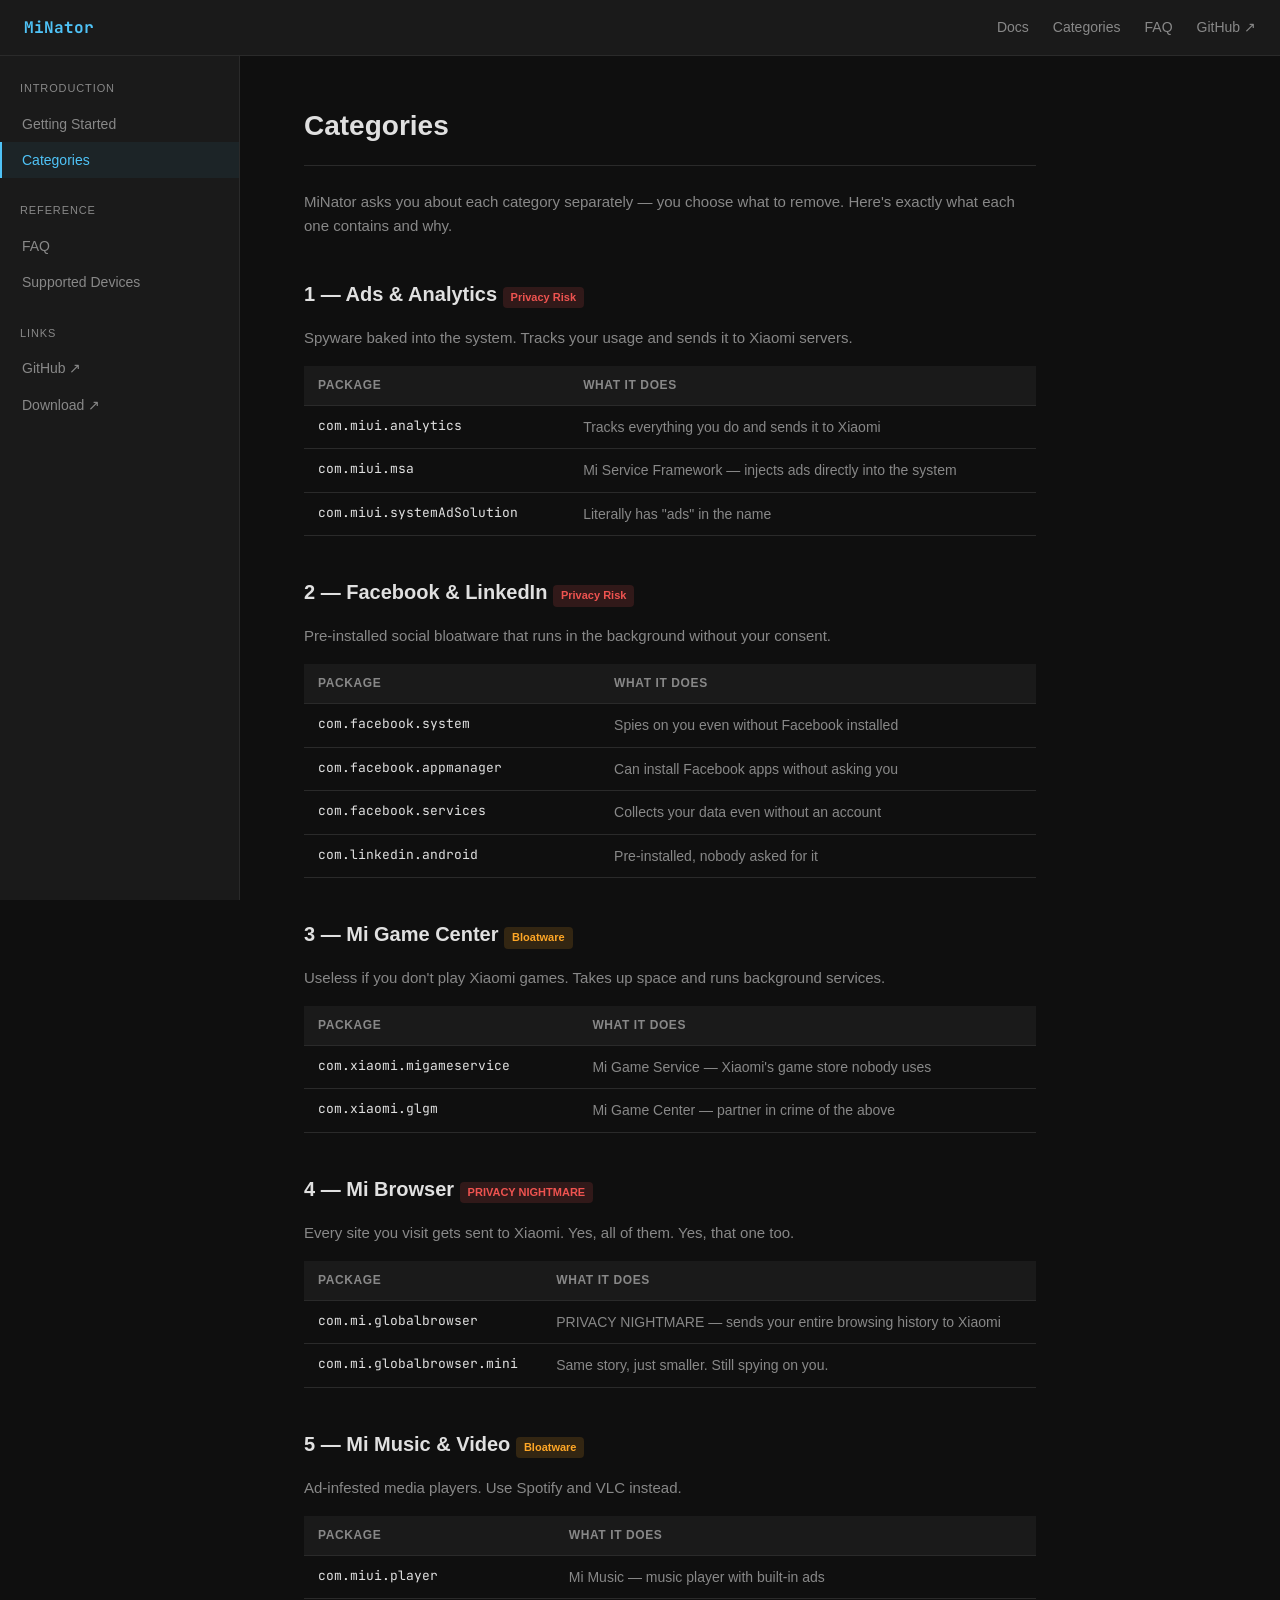
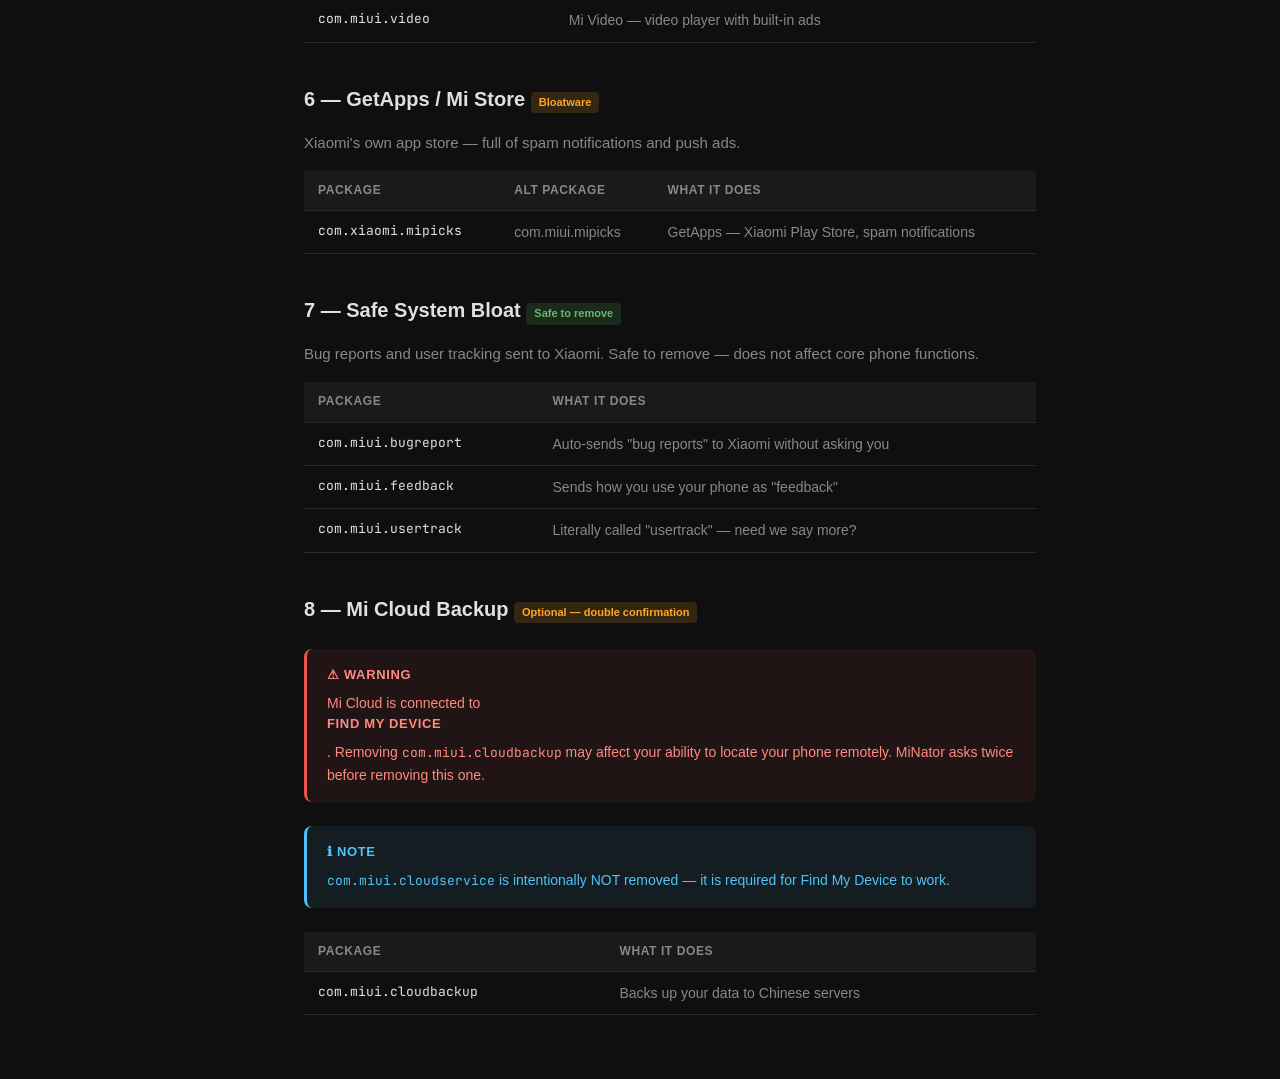
==== docs/categories.html @ a4081156 "Add documentation site (GitHub Pages)" ====
<!DOCTYPE html>
<html lang="en">
<head>
  <meta charset="UTF-8">
  <meta name="viewport" content="width=device-width, initial-scale=1.0">
  <title>Categories | MiNator</title>
  <link rel="stylesheet" href="css/style.css">
  <link href="https://fonts.googleapis.com/css2?family=JetBrains+Mono:wght@400;700&display=swap" rel="stylesheet">
</head>
<body>

<nav>
  <a class="nav-logo" href="index.html">MiNator</a>
  <div class="nav-links">
    <a href="getting-started.html">Docs</a>
    <a href="categories.html">Categories</a>
    <a href="faq.html">FAQ</a>
    <a href="https://github.com/gpsn0w/MiNator" target="_blank">GitHub ↗</a>
  </div>
</nav>

<div class="docs-layout">

  <aside class="sidebar">
    <div class="sidebar-section">
      <div class="sidebar-title">Introduction</div>
      <a href="getting-started.html">Getting Started</a>
      <a href="categories.html" class="active">Categories</a>
    </div>
    <div class="sidebar-section">
      <div class="sidebar-title">Reference</div>
      <a href="faq.html">FAQ</a>
      <a href="supported-devices.html">Supported Devices</a>
    </div>
    <div class="sidebar-section">
      <div class="sidebar-title">Links</div>
      <a href="https://github.com/gpsn0w/MiNator" target="_blank">GitHub ↗</a>
      <a href="https://github.com/gpsn0w/MiNator/releases/latest" target="_blank">Download ↗</a>
    </div>
  </aside>

  <main class="content">
    <h1>Categories</h1>
    <p>MiNator asks you about each category separately — you choose what to remove. Here's exactly what each one contains and why.</p>

    <h2>1 — Ads &amp; Analytics <span class="badge badge-danger">Privacy Risk</span></h2>
    <p>Spyware baked into the system. Tracks your usage and sends it to Xiaomi servers.</p>
    <table class="cat-table">
      <tr><th>Package</th><th>What it does</th></tr>
      <tr><td>com.miui.analytics</td><td>Tracks everything you do and sends it to Xiaomi</td></tr>
      <tr><td>com.miui.msa</td><td>Mi Service Framework — injects ads directly into the system</td></tr>
      <tr><td>com.miui.systemAdSolution</td><td>Literally has "ads" in the name</td></tr>
    </table>

    <h2>2 — Facebook &amp; LinkedIn <span class="badge badge-danger">Privacy Risk</span></h2>
    <p>Pre-installed social bloatware that runs in the background without your consent.</p>
    <table class="cat-table">
      <tr><th>Package</th><th>What it does</th></tr>
      <tr><td>com.facebook.system</td><td>Spies on you even without Facebook installed</td></tr>
      <tr><td>com.facebook.appmanager</td><td>Can install Facebook apps without asking you</td></tr>
      <tr><td>com.facebook.services</td><td>Collects your data even without an account</td></tr>
      <tr><td>com.linkedin.android</td><td>Pre-installed, nobody asked for it</td></tr>
    </table>

    <h2>3 — Mi Game Center <span class="badge badge-warn">Bloatware</span></h2>
    <p>Useless if you don't play Xiaomi games. Takes up space and runs background services.</p>
    <table class="cat-table">
      <tr><th>Package</th><th>What it does</th></tr>
      <tr><td>com.xiaomi.migameservice</td><td>Mi Game Service — Xiaomi's game store nobody uses</td></tr>
      <tr><td>com.xiaomi.glgm</td><td>Mi Game Center — partner in crime of the above</td></tr>
    </table>

    <h2>4 — Mi Browser <span class="badge badge-danger">PRIVACY NIGHTMARE</span></h2>
    <p>Every site you visit gets sent to Xiaomi. Yes, all of them. Yes, that one too.</p>
    <table class="cat-table">
      <tr><th>Package</th><th>What it does</th></tr>
      <tr><td>com.mi.globalbrowser</td><td>PRIVACY NIGHTMARE — sends your entire browsing history to Xiaomi</td></tr>
      <tr><td>com.mi.globalbrowser.mini</td><td>Same story, just smaller. Still spying on you.</td></tr>
    </table>

    <h2>5 — Mi Music &amp; Video <span class="badge badge-warn">Bloatware</span></h2>
    <p>Ad-infested media players. Use Spotify and VLC instead.</p>
    <table class="cat-table">
      <tr><th>Package</th><th>What it does</th></tr>
      <tr><td>com.miui.player</td><td>Mi Music — music player with built-in ads</td></tr>
      <tr><td>com.miui.video</td><td>Mi Video — video player with built-in ads</td></tr>
    </table>

    <h2>6 — GetApps / Mi Store <span class="badge badge-warn">Bloatware</span></h2>
    <p>Xiaomi's own app store — full of spam notifications and push ads.</p>
    <table class="cat-table">
      <tr><th>Package</th><th>Alt package</th><th>What it does</th></tr>
      <tr><td>com.xiaomi.mipicks</td><td>com.miui.mipicks</td><td>GetApps — Xiaomi Play Store, spam notifications</td></tr>
    </table>

    <h2>7 — Safe System Bloat <span class="badge badge-safe">Safe to remove</span></h2>
    <p>Bug reports and user tracking sent to Xiaomi. Safe to remove — does not affect core phone functions.</p>
    <table class="cat-table">
      <tr><th>Package</th><th>What it does</th></tr>
      <tr><td>com.miui.bugreport</td><td>Auto-sends "bug reports" to Xiaomi without asking you</td></tr>
      <tr><td>com.miui.feedback</td><td>Sends how you use your phone as "feedback"</td></tr>
      <tr><td>com.miui.usertrack</td><td>Literally called "usertrack" — need we say more?</td></tr>
    </table>

    <h2>8 — Mi Cloud Backup <span class="badge badge-warn">Optional — double confirmation</span></h2>

    <div class="callout callout-danger">
      <strong>⚠ Warning</strong>
      <p>Mi Cloud is connected to <strong>Find My Device</strong>. Removing <code>com.miui.cloudbackup</code> may affect your ability to locate your phone remotely. MiNator asks twice before removing this one.</p>
    </div>

    <div class="callout callout-info">
      <strong>ℹ Note</strong>
      <p><code>com.miui.cloudservice</code> is intentionally NOT removed — it is required for Find My Device to work.</p>
    </div>

    <table class="cat-table">
      <tr><th>Package</th><th>What it does</th></tr>
      <tr><td>com.miui.cloudbackup</td><td>Backs up your data to Chinese servers</td></tr>
    </table>

  </main>
</div>

</body>
</html>
---- docs/css/style.css ----
:root {
  --bg: #0f0f0f;
  --surface: #1a1a1a;
  --border: #2a2a2a;
  --text: #e0e0e0;
  --muted: #888;
  --accent: #4fc3f7;
  --green: #66bb6a;
  --red: #ef5350;
  --yellow: #ffa726;
  --font-mono: 'JetBrains Mono', 'Fira Code', 'Courier New', monospace;
  --font-sans: -apple-system, BlinkMacSystemFont, 'Segoe UI', sans-serif;
  --sidebar-width: 240px;
}

* { box-sizing: border-box; margin: 0; padding: 0; }

body {
  background: var(--bg);
  color: var(--text);
  font-family: var(--font-sans);
  font-size: 15px;
  line-height: 1.6;
}

a { color: var(--accent); text-decoration: none; }
a:hover { text-decoration: underline; }

code, pre {
  font-family: var(--font-mono);
  font-size: 13px;
}

/* ── NAV ── */
nav {
  position: fixed;
  top: 0; left: 0; right: 0;
  height: 56px;
  background: var(--surface);
  border-bottom: 1px solid var(--border);
  display: flex;
  align-items: center;
  padding: 0 24px;
  gap: 32px;
  z-index: 100;
}

.nav-logo {
  font-family: var(--font-mono);
  font-size: 16px;
  font-weight: bold;
  color: var(--accent);
  white-space: nowrap;
}

.nav-links {
  display: flex;
  gap: 24px;
  margin-left: auto;
}

.nav-links a {
  color: var(--muted);
  font-size: 14px;
  transition: color .2s;
}

.nav-links a:hover { color: var(--text); text-decoration: none; }

/* ── HERO ── */
.hero {
  min-height: 100vh;
  display: flex;
  flex-direction: column;
  align-items: center;
  justify-content: center;
  text-align: center;
  padding: 80px 24px 48px;
}

.hero-ascii {
  font-family: var(--font-mono);
  font-size: 13px;
  line-height: 1.3;
  color: var(--accent);
  white-space: pre;
  margin-bottom: 24px;
}

.hero h1 {
  font-family: var(--font-mono);
  font-size: 20px;
  color: var(--text);
  margin-bottom: 8px;
}

.hero .tagline {
  font-size: 14px;
  color: var(--muted);
  margin-bottom: 4px;
}

.hero .privacy {
  font-family: var(--font-mono);
  font-size: 13px;
  color: var(--green);
  margin-bottom: 40px;
}

.hero-divider {
  width: 480px;
  max-width: 100%;
  border: none;
  border-top: 1px solid var(--border);
  margin-bottom: 40px;
}

.hero-desc {
  max-width: 520px;
  color: var(--muted);
  font-size: 14px;
  margin-bottom: 40px;
  line-height: 1.8;
}

.buttons {
  display: flex;
  gap: 16px;
  flex-wrap: wrap;
  justify-content: center;
}

.btn {
  padding: 12px 28px;
  border-radius: 6px;
  font-size: 14px;
  font-family: var(--font-mono);
  cursor: pointer;
  border: none;
  transition: opacity .2s;
  display: inline-flex;
  align-items: center;
  gap: 8px;
}

.btn:hover { opacity: .85; text-decoration: none; }

.btn-primary {
  background: var(--accent);
  color: #000;
  font-weight: bold;
}

.btn-secondary {
  background: transparent;
  color: var(--text);
  border: 1px solid var(--border);
}

.hero-warning {
  margin-top: 48px;
  padding: 16px 24px;
  background: rgba(255,167,38,.08);
  border: 1px solid rgba(255,167,38,.3);
  border-radius: 8px;
  font-size: 13px;
  color: var(--yellow);
  max-width: 520px;
  text-align: left;
}

/* ── DOCS LAYOUT ── */
.docs-layout {
  display: flex;
  padding-top: 56px;
  min-height: 100vh;
}

/* ── SIDEBAR ── */
.sidebar {
  width: var(--sidebar-width);
  flex-shrink: 0;
  position: fixed;
  top: 56px;
  bottom: 0;
  left: 0;
  overflow-y: auto;
  background: var(--surface);
  border-right: 1px solid var(--border);
  padding: 24px 0;
}

.sidebar-section {
  margin-bottom: 24px;
}

.sidebar-title {
  font-size: 11px;
  text-transform: uppercase;
  letter-spacing: .08em;
  color: var(--muted);
  padding: 0 20px;
  margin-bottom: 8px;
}

.sidebar a {
  display: block;
  padding: 7px 20px;
  font-size: 14px;
  color: var(--muted);
  transition: color .15s, background .15s;
  border-left: 2px solid transparent;
}

.sidebar a:hover {
  color: var(--text);
  background: rgba(255,255,255,.04);
  text-decoration: none;
}

.sidebar a.active {
  color: var(--accent);
  border-left-color: var(--accent);
  background: rgba(79,195,247,.06);
}

/* ── CONTENT ── */
.content {
  margin-left: var(--sidebar-width);
  flex: 1;
  padding: 48px 64px;
  max-width: 860px;
}

.content h1 {
  font-size: 28px;
  font-weight: 700;
  margin-bottom: 24px;
  padding-bottom: 16px;
  border-bottom: 1px solid var(--border);
}

.content h2 {
  font-size: 20px;
  font-weight: 600;
  margin: 40px 0 16px;
  color: var(--text);
}

.content h3 {
  font-size: 16px;
  font-weight: 600;
  margin: 24px 0 10px;
  color: var(--text);
}

.content p { margin-bottom: 16px; color: var(--muted); }

.content ul, .content ol {
  margin: 0 0 16px 20px;
  color: var(--muted);
}

.content li { margin-bottom: 6px; }

/* ── CALLOUTS ── */
.callout {
  padding: 16px 20px;
  border-radius: 8px;
  margin: 24px 0;
  font-size: 14px;
  border-left: 3px solid;
}

.callout-warning {
  background: rgba(255,167,38,.08);
  border-color: var(--yellow);
  color: var(--yellow);
}

.callout-danger {
  background: rgba(239,83,80,.08);
  border-color: var(--red);
  color: #ff8a80;
}

.callout-info {
  background: rgba(79,195,247,.08);
  border-color: var(--accent);
  color: var(--accent);
}

.callout-success {
  background: rgba(102,187,106,.08);
  border-color: var(--green);
  color: var(--green);
}

.callout strong { display: block; margin-bottom: 6px; font-size: 13px; text-transform: uppercase; letter-spacing: .05em; }
.callout p { color: inherit; margin: 0; }

/* ── CODE BLOCKS ── */
.code-block {
  background: #111;
  border: 1px solid var(--border);
  border-radius: 8px;
  padding: 20px;
  margin: 16px 0;
  overflow-x: auto;
  position: relative;
}

.code-block .label {
  font-size: 11px;
  color: var(--muted);
  text-transform: uppercase;
  letter-spacing: .06em;
  margin-bottom: 10px;
}

.code-block code {
  color: var(--accent);
  display: block;
  white-space: pre;
}

/* ── STEPS ── */
.steps { counter-reset: step; margin: 24px 0; }

.step {
  display: flex;
  gap: 16px;
  margin-bottom: 28px;
}

.step-num {
  width: 28px;
  height: 28px;
  border-radius: 50%;
  background: var(--accent);
  color: #000;
  font-weight: bold;
  font-size: 13px;
  display: flex;
  align-items: center;
  justify-content: center;
  flex-shrink: 0;
  margin-top: 2px;
}

.step-body h3 { margin-top: 0; }

/* ── CATEGORY TABLE ── */
.cat-table {
  width: 100%;
  border-collapse: collapse;
  margin: 16px 0;
  font-size: 14px;
}

.cat-table th {
  text-align: left;
  padding: 10px 14px;
  background: var(--surface);
  color: var(--muted);
  font-size: 12px;
  text-transform: uppercase;
  letter-spacing: .05em;
  border-bottom: 1px solid var(--border);
}

.cat-table td {
  padding: 10px 14px;
  border-bottom: 1px solid var(--border);
  color: var(--muted);
  vertical-align: top;
}

.cat-table td:first-child { color: var(--text); font-family: var(--font-mono); font-size: 13px; }

.badge {
  display: inline-block;
  padding: 2px 8px;
  border-radius: 4px;
  font-size: 11px;
  font-weight: 600;
}

.badge-safe { background: rgba(102,187,106,.15); color: var(--green); }
.badge-warn { background: rgba(255,167,38,.15); color: var(--yellow); }
.badge-danger { background: rgba(239,83,80,.15); color: var(--red); }

/* ── RESPONSIVE ── */
@media (max-width: 768px) {
  .hero-ascii { font-size: 8px; }
  .sidebar { display: none; }
  .content { margin-left: 0; padding: 24px 16px; }
  .nav-links { display: none; }
}
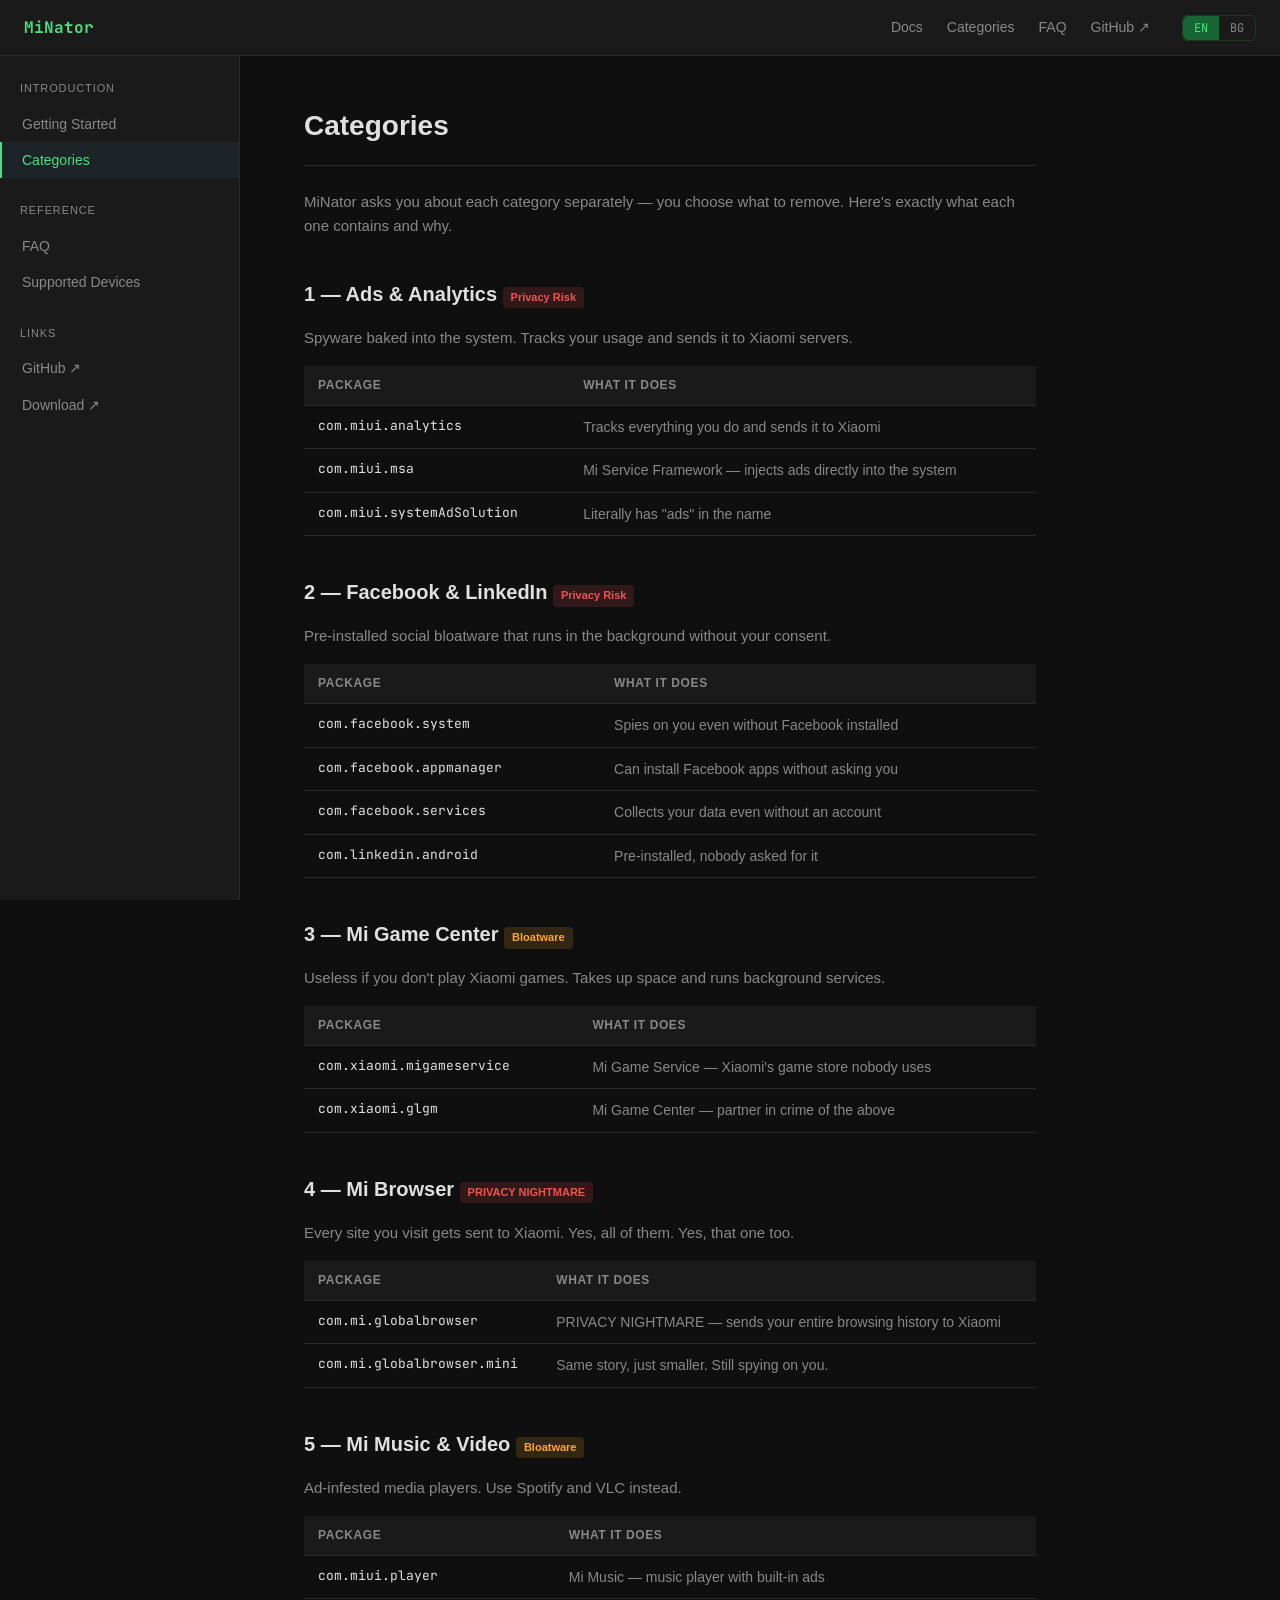
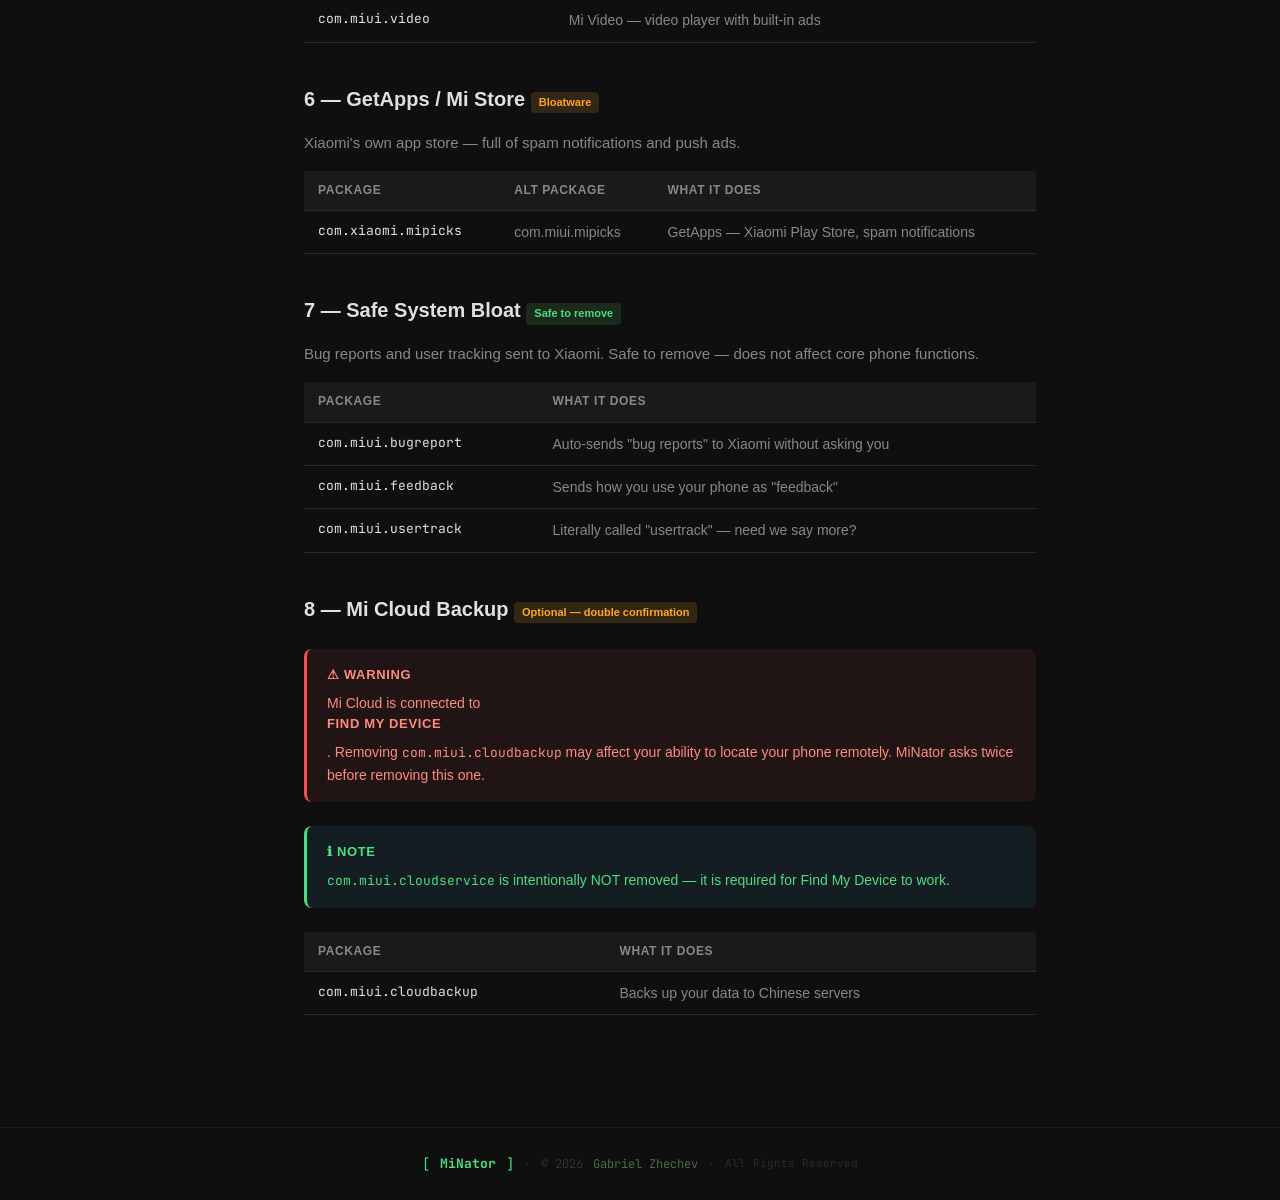
==== commit 79fb9c4c: "feat: add BG/EN toggle, footer and translations to all docs pages" ====
--- a/docs/categories.html
+++ b/docs/categories.html
@@ -7,7 +7,7 @@
   <link rel="stylesheet" href="css/style.css">
   <link href="https://fonts.googleapis.com/css2?family=JetBrains+Mono:wght@400;700&display=swap" rel="stylesheet">
 </head>
-<body>
+<body class="en">
 
 <nav>
   <a class="nav-logo" href="index.html">MiNator</a>
@@ -16,6 +16,10 @@
     <a href="categories.html">Categories</a>
     <a href="faq.html">FAQ</a>
     <a href="https://github.com/gpsn0w/MiNator" target="_blank">GitHub ↗</a>
+    <div class="lang-toggle">
+      <button class="lang-btn active" onclick="setLang('en')">EN</button>
+      <button class="lang-btn" onclick="setLang('bg')">BG</button>
+    </div>
   </div>
 </nav>
 
@@ -23,14 +27,14 @@
 
   <aside class="sidebar">
     <div class="sidebar-section">
-      <div class="sidebar-title">Introduction</div>
-      <a href="getting-started.html">Getting Started</a>
-      <a href="categories.html" class="active">Categories</a>
+      <div class="sidebar-title"><span class="il en">Introduction</span><span class="il bg">Въведение</span></div>
+      <a href="getting-started.html"><span class="il en">Getting Started</span><span class="il bg">Как да започна</span></a>
+      <a href="categories.html" class="active"><span class="il en">Categories</span><span class="il bg">Категории</span></a>
     </div>
     <div class="sidebar-section">
-      <div class="sidebar-title">Reference</div>
+      <div class="sidebar-title"><span class="il en">Reference</span><span class="il bg">Справка</span></div>
       <a href="faq.html">FAQ</a>
-      <a href="supported-devices.html">Supported Devices</a>
+      <a href="supported-devices.html"><span class="il en">Supported Devices</span><span class="il bg">Устройства</span></a>
     </div>
     <div class="sidebar-section">
       <div class="sidebar-title">Links</div>
@@ -40,87 +44,200 @@
   </aside>
 
   <main class="content">
-    <h1>Categories</h1>
-    <p>MiNator asks you about each category separately — you choose what to remove. Here's exactly what each one contains and why.</p>
-
-    <h2>1 — Ads &amp; Analytics <span class="badge badge-danger">Privacy Risk</span></h2>
-    <p>Spyware baked into the system. Tracks your usage and sends it to Xiaomi servers.</p>
-    <table class="cat-table">
-      <tr><th>Package</th><th>What it does</th></tr>
-      <tr><td>com.miui.analytics</td><td>Tracks everything you do and sends it to Xiaomi</td></tr>
-      <tr><td>com.miui.msa</td><td>Mi Service Framework — injects ads directly into the system</td></tr>
-      <tr><td>com.miui.systemAdSolution</td><td>Literally has "ads" in the name</td></tr>
-    </table>
-
-    <h2>2 — Facebook &amp; LinkedIn <span class="badge badge-danger">Privacy Risk</span></h2>
-    <p>Pre-installed social bloatware that runs in the background without your consent.</p>
-    <table class="cat-table">
-      <tr><th>Package</th><th>What it does</th></tr>
-      <tr><td>com.facebook.system</td><td>Spies on you even without Facebook installed</td></tr>
-      <tr><td>com.facebook.appmanager</td><td>Can install Facebook apps without asking you</td></tr>
-      <tr><td>com.facebook.services</td><td>Collects your data even without an account</td></tr>
-      <tr><td>com.linkedin.android</td><td>Pre-installed, nobody asked for it</td></tr>
-    </table>
-
-    <h2>3 — Mi Game Center <span class="badge badge-warn">Bloatware</span></h2>
-    <p>Useless if you don't play Xiaomi games. Takes up space and runs background services.</p>
-    <table class="cat-table">
-      <tr><th>Package</th><th>What it does</th></tr>
-      <tr><td>com.xiaomi.migameservice</td><td>Mi Game Service — Xiaomi's game store nobody uses</td></tr>
-      <tr><td>com.xiaomi.glgm</td><td>Mi Game Center — partner in crime of the above</td></tr>
-    </table>
-
-    <h2>4 — Mi Browser <span class="badge badge-danger">PRIVACY NIGHTMARE</span></h2>
-    <p>Every site you visit gets sent to Xiaomi. Yes, all of them. Yes, that one too.</p>
-    <table class="cat-table">
-      <tr><th>Package</th><th>What it does</th></tr>
-      <tr><td>com.mi.globalbrowser</td><td>PRIVACY NIGHTMARE — sends your entire browsing history to Xiaomi</td></tr>
-      <tr><td>com.mi.globalbrowser.mini</td><td>Same story, just smaller. Still spying on you.</td></tr>
-    </table>
-
-    <h2>5 — Mi Music &amp; Video <span class="badge badge-warn">Bloatware</span></h2>
-    <p>Ad-infested media players. Use Spotify and VLC instead.</p>
-    <table class="cat-table">
-      <tr><th>Package</th><th>What it does</th></tr>
-      <tr><td>com.miui.player</td><td>Mi Music — music player with built-in ads</td></tr>
-      <tr><td>com.miui.video</td><td>Mi Video — video player with built-in ads</td></tr>
-    </table>
-
-    <h2>6 — GetApps / Mi Store <span class="badge badge-warn">Bloatware</span></h2>
-    <p>Xiaomi's own app store — full of spam notifications and push ads.</p>
-    <table class="cat-table">
-      <tr><th>Package</th><th>Alt package</th><th>What it does</th></tr>
-      <tr><td>com.xiaomi.mipicks</td><td>com.miui.mipicks</td><td>GetApps — Xiaomi Play Store, spam notifications</td></tr>
-    </table>
-
-    <h2>7 — Safe System Bloat <span class="badge badge-safe">Safe to remove</span></h2>
-    <p>Bug reports and user tracking sent to Xiaomi. Safe to remove — does not affect core phone functions.</p>
-    <table class="cat-table">
-      <tr><th>Package</th><th>What it does</th></tr>
-      <tr><td>com.miui.bugreport</td><td>Auto-sends "bug reports" to Xiaomi without asking you</td></tr>
-      <tr><td>com.miui.feedback</td><td>Sends how you use your phone as "feedback"</td></tr>
-      <tr><td>com.miui.usertrack</td><td>Literally called "usertrack" — need we say more?</td></tr>
-    </table>
-
-    <h2>8 — Mi Cloud Backup <span class="badge badge-warn">Optional — double confirmation</span></h2>
-
-    <div class="callout callout-danger">
-      <strong>⚠ Warning</strong>
-      <p>Mi Cloud is connected to <strong>Find My Device</strong>. Removing <code>com.miui.cloudbackup</code> may affect your ability to locate your phone remotely. MiNator asks twice before removing this one.</p>
-    </div>
-
-    <div class="callout callout-info">
-      <strong>ℹ Note</strong>
-      <p><code>com.miui.cloudservice</code> is intentionally NOT removed — it is required for Find My Device to work.</p>
-    </div>
-
-    <table class="cat-table">
-      <tr><th>Package</th><th>What it does</th></tr>
-      <tr><td>com.miui.cloudbackup</td><td>Backs up your data to Chinese servers</td></tr>
-    </table>
+
+    <div data-lang="en">
+      <h1>Categories</h1>
+      <p>MiNator asks you about each category separately — you choose what to remove. Here's exactly what each one contains and why.</p>
+
+      <h2>1 — Ads &amp; Analytics <span class="badge badge-danger">Privacy Risk</span></h2>
+      <p>Spyware baked into the system. Tracks your usage and sends it to Xiaomi servers.</p>
+      <table class="cat-table">
+        <tr><th>Package</th><th>What it does</th></tr>
+        <tr><td>com.miui.analytics</td><td>Tracks everything you do and sends it to Xiaomi</td></tr>
+        <tr><td>com.miui.msa</td><td>Mi Service Framework — injects ads directly into the system</td></tr>
+        <tr><td>com.miui.systemAdSolution</td><td>Literally has "ads" in the name</td></tr>
+      </table>
+
+      <h2>2 — Facebook &amp; LinkedIn <span class="badge badge-danger">Privacy Risk</span></h2>
+      <p>Pre-installed social bloatware that runs in the background without your consent.</p>
+      <table class="cat-table">
+        <tr><th>Package</th><th>What it does</th></tr>
+        <tr><td>com.facebook.system</td><td>Spies on you even without Facebook installed</td></tr>
+        <tr><td>com.facebook.appmanager</td><td>Can install Facebook apps without asking you</td></tr>
+        <tr><td>com.facebook.services</td><td>Collects your data even without an account</td></tr>
+        <tr><td>com.linkedin.android</td><td>Pre-installed, nobody asked for it</td></tr>
+      </table>
+
+      <h2>3 — Mi Game Center <span class="badge badge-warn">Bloatware</span></h2>
+      <p>Useless if you don't play Xiaomi games. Takes up space and runs background services.</p>
+      <table class="cat-table">
+        <tr><th>Package</th><th>What it does</th></tr>
+        <tr><td>com.xiaomi.migameservice</td><td>Mi Game Service — Xiaomi's game store nobody uses</td></tr>
+        <tr><td>com.xiaomi.glgm</td><td>Mi Game Center — partner in crime of the above</td></tr>
+      </table>
+
+      <h2>4 — Mi Browser <span class="badge badge-danger">PRIVACY NIGHTMARE</span></h2>
+      <p>Every site you visit gets sent to Xiaomi. Yes, all of them. Yes, that one too.</p>
+      <table class="cat-table">
+        <tr><th>Package</th><th>What it does</th></tr>
+        <tr><td>com.mi.globalbrowser</td><td>PRIVACY NIGHTMARE — sends your entire browsing history to Xiaomi</td></tr>
+        <tr><td>com.mi.globalbrowser.mini</td><td>Same story, just smaller. Still spying on you.</td></tr>
+      </table>
+
+      <h2>5 — Mi Music &amp; Video <span class="badge badge-warn">Bloatware</span></h2>
+      <p>Ad-infested media players. Use Spotify and VLC instead.</p>
+      <table class="cat-table">
+        <tr><th>Package</th><th>What it does</th></tr>
+        <tr><td>com.miui.player</td><td>Mi Music — music player with built-in ads</td></tr>
+        <tr><td>com.miui.video</td><td>Mi Video — video player with built-in ads</td></tr>
+      </table>
+
+      <h2>6 — GetApps / Mi Store <span class="badge badge-warn">Bloatware</span></h2>
+      <p>Xiaomi's own app store — full of spam notifications and push ads.</p>
+      <table class="cat-table">
+        <tr><th>Package</th><th>Alt package</th><th>What it does</th></tr>
+        <tr><td>com.xiaomi.mipicks</td><td>com.miui.mipicks</td><td>GetApps — Xiaomi Play Store, spam notifications</td></tr>
+      </table>
+
+      <h2>7 — Safe System Bloat <span class="badge badge-safe">Safe to remove</span></h2>
+      <p>Bug reports and user tracking sent to Xiaomi. Safe to remove — does not affect core phone functions.</p>
+      <table class="cat-table">
+        <tr><th>Package</th><th>What it does</th></tr>
+        <tr><td>com.miui.bugreport</td><td>Auto-sends "bug reports" to Xiaomi without asking you</td></tr>
+        <tr><td>com.miui.feedback</td><td>Sends how you use your phone as "feedback"</td></tr>
+        <tr><td>com.miui.usertrack</td><td>Literally called "usertrack" — need we say more?</td></tr>
+      </table>
+
+      <h2>8 — Mi Cloud Backup <span class="badge badge-warn">Optional — double confirmation</span></h2>
+      <div class="callout callout-danger">
+        <strong>⚠ Warning</strong>
+        <p>Mi Cloud is connected to <strong>Find My Device</strong>. Removing <code>com.miui.cloudbackup</code> may affect your ability to locate your phone remotely. MiNator asks twice before removing this one.</p>
+      </div>
+      <div class="callout callout-info">
+        <strong>ℹ Note</strong>
+        <p><code>com.miui.cloudservice</code> is intentionally NOT removed — it is required for Find My Device to work.</p>
+      </div>
+      <table class="cat-table">
+        <tr><th>Package</th><th>What it does</th></tr>
+        <tr><td>com.miui.cloudbackup</td><td>Backs up your data to Chinese servers</td></tr>
+      </table>
+    </div>
+
+    <div data-lang="bg">
+      <h1>Категории</h1>
+      <p>MiNator те пита за всяка категория поотделно — ти избираш какво да се маха. Ето точно какво съдържа всяка и защо.</p>
+
+      <h2>1 — Реклами &amp; Аналитика <span class="badge badge-danger">Privacy Risk</span></h2>
+      <p>Шпионски софтуер вграден в системата. Следи употребата ти и я праща към Xiaomi сървъри.</p>
+      <table class="cat-table">
+        <tr><th>Пакет</th><th>Какво прави</th></tr>
+        <tr><td>com.miui.analytics</td><td>Следи всичко, което правиш, и го праща към Xiaomi</td></tr>
+        <tr><td>com.miui.msa</td><td>Mi Service Framework — инжектира реклами директно в системата</td></tr>
+        <tr><td>com.miui.systemAdSolution</td><td>Буквално има "ads" в името</td></tr>
+      </table>
+
+      <h2>2 — Facebook &amp; LinkedIn <span class="badge badge-danger">Privacy Risk</span></h2>
+      <p>Предварително инсталиран социален bloatware, работещ на заден план без твое съгласие.</p>
+      <table class="cat-table">
+        <tr><th>Пакет</th><th>Какво прави</th></tr>
+        <tr><td>com.facebook.system</td><td>Шпионира те дори без инсталиран Facebook</td></tr>
+        <tr><td>com.facebook.appmanager</td><td>Може да инсталира Facebook приложения без да те пита</td></tr>
+        <tr><td>com.facebook.services</td><td>Събира данните ти дори без акаунт</td></tr>
+        <tr><td>com.linkedin.android</td><td>Предварително инсталиран, никой не го е искал</td></tr>
+      </table>
+
+      <h2>3 — Mi Game Center <span class="badge badge-warn">Bloatware</span></h2>
+      <p>Безполезен ако не играеш Xiaomi игри. Заема място и пуска фонови услуги.</p>
+      <table class="cat-table">
+        <tr><th>Пакет</th><th>Какво прави</th></tr>
+        <tr><td>com.xiaomi.migameservice</td><td>Mi Game Service — Xiaomi магазин за игри, когото никой не ползва</td></tr>
+        <tr><td>com.xiaomi.glgm</td><td>Mi Game Center — съучастник на горното</td></tr>
+      </table>
+
+      <h2>4 — Mi Browser <span class="badge badge-danger">PRIVACY NIGHTMARE</span></h2>
+      <p>Всеки сайт, който посещаваш, се праща към Xiaomi. Да, всички. Да, и този.</p>
+      <table class="cat-table">
+        <tr><th>Пакет</th><th>Какво прави</th></tr>
+        <tr><td>com.mi.globalbrowser</td><td>PRIVACY NIGHTMARE — праща цялата ти история към Xiaomi</td></tr>
+        <tr><td>com.mi.globalbrowser.mini</td><td>Същото, само по-малко. Пак те шпионира.</td></tr>
+      </table>
+
+      <h2>5 — Mi Music &amp; Video <span class="badge badge-warn">Bloatware</span></h2>
+      <p>Медийни плейъри с вградени реклами. Ползвай Spotify и VLC вместо тях.</p>
+      <table class="cat-table">
+        <tr><th>Пакет</th><th>Какво прави</th></tr>
+        <tr><td>com.miui.player</td><td>Mi Music — музикален плейър с вградени реклами</td></tr>
+        <tr><td>com.miui.video</td><td>Mi Video — видео плейър с вградени реклами</td></tr>
+      </table>
+
+      <h2>6 — GetApps / Mi Store <span class="badge badge-warn">Bloatware</span></h2>
+      <p>Собственият магазин на Xiaomi — пълен со spam нотификации и push реклами.</p>
+      <table class="cat-table">
+        <tr><th>Пакет</th><th>Алт. пакет</th><th>Какво прави</th></tr>
+        <tr><td>com.xiaomi.mipicks</td><td>com.miui.mipicks</td><td>GetApps — Xiaomi Play Store, spam нотификации</td></tr>
+      </table>
+
+      <h2>7 — Безопасен системен bloat <span class="badge badge-safe">Безопасно за махане</span></h2>
+      <p>Bug репорти и проследяване на потребителя към Xiaomi. Безопасно за махане — не засяга основните функции на телефона.</p>
+      <table class="cat-table">
+        <tr><th>Пакет</th><th>Какво прави</th></tr>
+        <tr><td>com.miui.bugreport</td><td>Автоматично праща "bug репорти" към Xiaomi без да те пита</td></tr>
+        <tr><td>com.miui.feedback</td><td>Праща начина ти на ползване като "обратна връзка"</td></tr>
+        <tr><td>com.miui.usertrack</td><td>Буквално се казва "usertrack" — трябва ли повече да обясняваме?</td></tr>
+      </table>
+
+      <h2>8 — Mi Cloud Backup <span class="badge badge-warn">По избор — двойно потвърждение</span></h2>
+      <div class="callout callout-danger">
+        <strong>⚠ Внимание</strong>
+        <p>Mi Cloud е свързан с <strong>Find My Device</strong>. Махането на <code>com.miui.cloudbackup</code> може да засегне възможността за дистанционно намиране на телефона. MiNator пита два пъти преди да маха това.</p>
+      </div>
+      <div class="callout callout-info">
+        <strong>ℹ Забележка</strong>
+        <p><code>com.miui.cloudservice</code> умишлено НЕ се маха — нужен е за работата на Find My Device.</p>
+      </div>
+      <table class="cat-table">
+        <tr><th>Пакет</th><th>Какво прави</th></tr>
+        <tr><td>com.miui.cloudbackup</td><td>Прави backup на данните ти към китайски сървъри</td></tr>
+      </table>
+    </div>
 
   </main>
 </div>
 
+<footer class="site-footer">
+  <div class="footer-line">
+    <span class="footer-bracket">[</span>
+    <a href="https://gpsn0w.github.io/MiNator/" class="footer-brand">MiNator</a>
+    <span class="footer-bracket">]</span>
+    <span class="footer-sep">·</span>
+    <span class="footer-copy">© 2026</span>
+    <a href="https://github.com/gpsn0w" target="_blank" class="footer-author">Gabriel Zhechev</a>
+    <span class="footer-sep">·</span>
+    <span class="footer-rights">All Rights Reserved</span>
+  </div>
+</footer>
+
+<script>
+document.addEventListener('copy', function(e) {
+  var sel = window.getSelection().toString();
+  if (sel.length > 30) {
+    var notice = '\n\n© 2026 Gabriel Zhechev — gpsn0w.github.io/MiNator/\nAll Rights Reserved. Unauthorized copying is prohibited.';
+    e.clipboardData.setData('text/plain', sel + notice);
+    e.preventDefault();
+  }
+});
+
+function setLang(lang) {
+  document.body.className = lang;
+  document.querySelectorAll('.lang-btn').forEach(b => b.classList.remove('active'));
+  document.querySelector(`.lang-btn[onclick="setLang('${lang}')"]`).classList.add('active');
+  localStorage.setItem('minator-lang', lang);
+}
+try {
+  var saved = localStorage.getItem('minator-lang');
+  if (saved === 'bg') setLang('bg');
+} catch(e) {}
+</script>
+
 </body>
 </html>
--- a/docs/css/style.css
+++ b/docs/css/style.css
@@ -4,8 +4,8 @@
   --border: #2a2a2a;
   --text: #e0e0e0;
   --muted: #888;
-  --accent: #4fc3f7;
-  --green: #66bb6a;
+  --accent: #4ade80;
+  --green: #4ade80;
   --red: #ef5350;
   --yellow: #ffa726;
   --font-mono: 'JetBrains Mono', 'Fira Code', 'Courier New', monospace;
@@ -57,7 +57,37 @@
   display: flex;
   gap: 24px;
   margin-left: auto;
-}
+  align-items: center;
+}
+
+/* ── LANG TOGGLE ── */
+.lang-toggle {
+  display: flex;
+  border: 1px solid #1e3a1e;
+  border-radius: 6px;
+  overflow: hidden;
+  margin-left: 8px;
+}
+.lang-btn {
+  padding: 4px 11px;
+  font-size: 12px;
+  font-family: var(--font-mono);
+  background: transparent;
+  color: var(--muted);
+  border: none;
+  cursor: pointer;
+  transition: all .2s;
+}
+.lang-btn.active { background: #166534; color: var(--accent); }
+.lang-btn:hover:not(.active) { color: var(--text); }
+
+/* ── LANG HIDE ── */
+[data-lang] { display: none; }
+body.en [data-lang="en"] { display: block; }
+body.bg [data-lang="bg"] { display: block; }
+.il { display: none; }
+body.en .il.en { display: inline; }
+body.bg .il.bg { display: inline; }
 
 .nav-links a {
   color: var(--muted);
@@ -390,6 +420,27 @@
 .badge-warn { background: rgba(255,167,38,.15); color: var(--yellow); }
 .badge-danger { background: rgba(239,83,80,.15); color: var(--red); }
 
+/* ── FOOTER ── */
+.site-footer {
+  text-align: center;
+  padding: 24px;
+  margin-top: 48px;
+  border-top: 1px solid #0d2a0d;
+}
+.footer-line {
+  display: inline-flex; align-items: center; gap: 10px;
+  font-family: var(--font-mono);
+  font-size: 12px; flex-wrap: wrap; justify-content: center;
+}
+.footer-bracket { color: var(--accent); font-size: 14px; }
+.footer-brand { color: var(--accent); font-weight: bold; font-size: 13px; }
+.footer-brand:hover { opacity: .8; text-decoration: none; }
+.footer-sep { color: #1e3a1e; }
+.footer-copy { color: #333; }
+.footer-author { color: #4a6a4a; transition: color .2s; }
+.footer-author:hover { color: var(--accent); text-decoration: none; }
+.footer-rights { color: #2a2a2a; font-size: 11px; }
+
 /* ── RESPONSIVE ── */
 @media (max-width: 768px) {
   .hero-ascii { font-size: 8px; }
